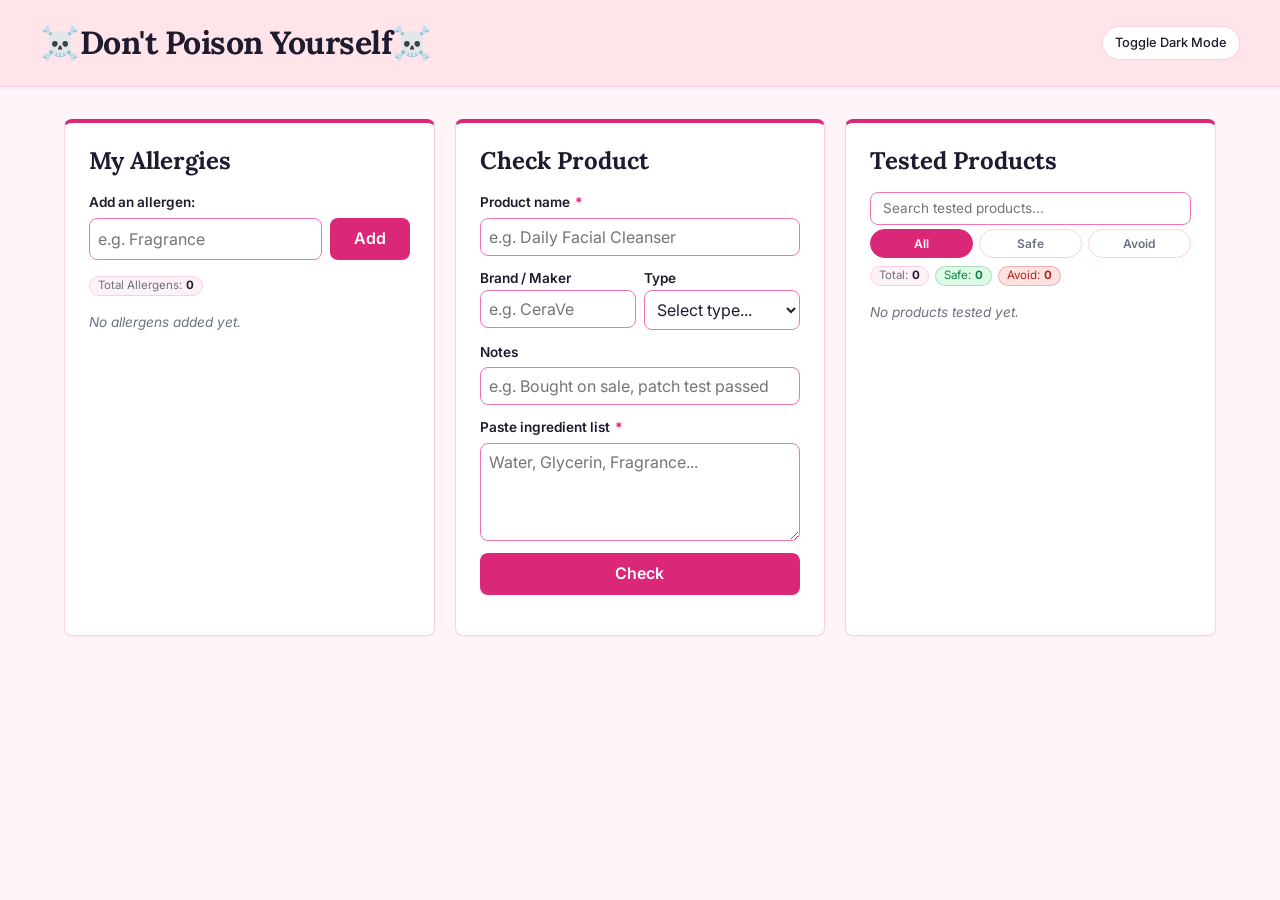
==== index.html @ 23b19221 "Pt. 01" ====
<!DOCTYPE html>
<html lang="en">
<head>
    <meta charset="UTF-8">
    <meta name="viewport" content="width=device-width, initial-scale=1.0">
    <title>☠️Don't Poison Yourself☠️ | Allergen Dashboard</title>
    <link rel="stylesheet" href="css/styles.css">
</head>
<body>

    <!-- Header & Dark Mode Toggle -->
    <header class="dashboard-header">
        <div class="header-content">
            <h1>☠️Don't Poison Yourself☠️</h1>
            <button type="button" id="theme-toggle">Toggle Dark Mode</button>
        </div>
    </header>

    <!-- Main 3-Widget Dashboard Container -->
    <main class="dashboard-grid">

        <!-- Widget 1: My Allergies -->
        <section class="widget">
            <h2>My Allergies</h2>
            <form id="allergen-form">
                <label for="allergen-input">Add an allergen:</label>
                <div class="input-row">
                    <input type="text" id="allergen-input" placeholder="e.g. Fragrance" required>
                    <button type="submit">Add</button>
                </div>
            </form>
            <div id="allergen-stats"></div>
            <ul id="allergen-list"></ul>
        </section>

       <!-- Widget 2: Check Product -->
<section class="widget">
    <h2>Check Product</h2>
    <form id="checker-form">
        <label for="product-name">Product name <span class="required-star">*</span></label>
        <input type="text" id="product-name" placeholder="e.g. Daily Facial Cleanser" required>

        <div class="form-row">
            <div class="form-group">
                <label for="product-brand">Brand / Maker</label>
                <input type="text" id="product-brand" placeholder="e.g. CeraVe">
            </div>
            <div class="form-group">
                <label for="product-category">Type</label>
                <select id="product-category">
                    <option value="">Select type...</option>
                    <option value="Skincare">Skincare</option>
                    <option value="Haircare">Haircare</option>
                    <option value="Body & Soap">Body & Soap</option>
                    <option value="Makeup">Makeup</option>
                    <option value="Household">Household</option>
                    <option value="Other">Other</option>
                </select>
            </div>
        </div>

        <label for="product-notes">Notes</label>
        <input type="text" id="product-notes" placeholder="e.g. Bought on sale, patch test passed">

        <label for="ingredients-input">Paste ingredient list <span class="required-star">*</span></label>
        <textarea id="ingredients-input" rows="4" placeholder="Water, Glycerin, Fragrance..." required></textarea>

        <button type="submit">Check</button>
    </form>
    <div id="checker-result"></div>
</section>


        <!-- Widget 3: Tested Products -->
        <section class="widget">
            <h2>Tested Products</h2>

            <!-- Search & Filter Controls -->
            <div class="history-controls">
                <input type="text" id="history-search" placeholder="Search tested products...">
                <div class="filter-btn-group">
                    <button type="button" class="filter-btn active" data-filter="all">All</button>
                    <button type="button" class="filter-btn filter-safe-btn" data-filter="safe">Safe</button>
                    <button type="button" class="filter-btn filter-avoid-btn" data-filter="avoid">Avoid</button>
                </div>
            </div>

            <!-- Stats Row -->
            <div id="history-stats"></div>

            <!-- Tested Products List -->
            <ul id="history-list"></ul>
        </section>

    </main>

    <script src="js/app.js"></script>
</body>
</html>
---- css/styles.css ----
@import url('https://fonts.googleapis.com/css2?family=Inter:wght@400;600&family=Lora:wght@400;700&display=swap');

/* =========================================================
   1. RESET
   ========================================================= */
*,
*::before,
*::after {
    box-sizing: border-box;
    margin: 0;
    padding: 0;
}

img {
    max-width: 100%;
    height: auto;
    display: block;
}

/* =========================================================
   2. DESIGN TOKENS
   ========================================================= */
:root {
    /* Pink Palette Tokens */
    --color-accent: #db2777;      
    --color-accent-hover: #be185d; 
    --color-accent-light: #fdf2f8; 
    --color-accent-border: #fbcfe8;
    --color-danger: #b42318;
    --color-danger-bg: #fee2e2;
    --color-safe: #15803d;
    --color-safe-bg: #dcfce7;
    --color-text: #1e1b2e;         
    --color-muted: #6b7280;
    --color-border: #f472b6;       
    --color-bg: #fff5f8;           
    --color-surface: #ffffff;
    --color-header-bg: #ffe4e9;

    --radius-lg: 14px;
    --radius-md: 8px;
    --radius-pill: 9999px;

    --shadow-sm: 0 1px 3px rgba(219, 39, 119, 0.06);
    --shadow-md: 0 8px 20px rgba(219, 39, 119, 0.1);

    --space-xs: 0.25rem;
    --space-sm: 0.5rem;
    --space-md: 1rem;
    --space-lg: 1.5rem;
    --space-xl: 2rem;

    --font-stack: 'Inter', system-ui, -apple-system, sans-serif;
    --font-serif: 'Lora', Georgia, serif; 
    --text-base: 1rem;
    --text-h3: 1.25rem;
    --text-h2: 1.5rem;
    --text-h1: 2.25rem;
    --leading-body: 1.6;
    --leading-heading: 1.2;
}

body.theme-dark {
    --color-bg: #141a26;
    --color-surface: #1f2937;
    --color-surface-alt: #273142;
    --color-header-bg: #1a2234;
    --color-text: #f7fafc;
    --color-muted: #a9b4c4;
    --color-border: #2c3648;
    --color-accent: #c9a9f0;
    --color-accent-strong: #e2d1f7;
    --color-accent-border: #3b4252;
    --color-accent-light: #2c3648;
    --color-danger: #f97066;
    --color-danger-bg: #3f1d24;
    --color-safe: #86efac;
    --color-safe-bg: #143527;
    --shadow-sm: 0 2px 8px rgba(0, 0, 0, 0.3);
}

h1, h2, h3 {
    font-family: var(--font-serif);
    line-height: var(--leading-heading);
}

/* =========================================================
   3. BASE ELEMENT STYLES
   ========================================================= */
:focus-visible {
    outline: 3px solid var(--color-accent);
    outline-offset: 3px;
    border-radius: 4px;
}

body {
    background-color: var(--color-bg);
    color: var(--color-text);
    font-family: var(--font-stack);
    line-height: var(--leading-body);
    font-size: var(--text-base);
}

h1, h2, h3, h4 {
    color: var(--color-text);
    line-height: var(--leading-heading);
}

p {
    margin-bottom: var(--space-md);
}

p:last-child {
    margin-bottom: 0;
}

a {
    color: var(--color-accent);
    text-decoration: none;
    transition: opacity 0.2s ease;
}

a:hover {
    text-decoration: underline;
}

.skip-link {
    position: absolute;
    top: -40px;
    left: 0;
    background: var(--color-accent);
    color: var(--color-surface);
    padding: 8px 16px;
    z-index: 100;
}

.skip-link:focus {
    top: 0;
}

button:focus-visible,
input:focus-visible,
textarea:focus-visible {
    outline: 2px solid var(--color-accent);
    outline-offset: 2px;
}

/* =========================================================
   4. LAYOUT & CARDS
   ========================================================= */
main,
.dashboard-grid {
    max-width: 1200px;
    margin: 0 auto 3rem;
    padding: 0 var(--space-lg);
    display: grid;
    grid-template-columns: repeat(auto-fit, minmax(300px, 1fr));
    gap: 20px;
}

.widget {
    display: flex;
    flex-direction: column;
    padding: var(--space-lg);
    background-color: var(--color-surface);
    border: 1px solid var(--color-accent-border);
    border-top: 4px solid var(--color-accent);
    border-radius: var(--radius-md);
    box-shadow: var(--shadow-sm);
    transition: transform 0.2s ease, box-shadow 0.2s ease;
}

.widget:hover {
    transform: translateY(-2px);
}

.widget h2 {
    margin-bottom: var(--space-md);
}

/* Multi-column form layout */
.form-row {
    display: flex;
    gap: var(--space-sm);
}

.form-group {
    flex: 1;
    display: flex;
    flex-direction: column;
}

select {
    width: 100%;
    padding: var(--space-sm);
    border: 1px solid var(--color-border);
    border-radius: var(--radius-md);
    background-color: var(--color-surface);
    color: var(--color-text);
    font-family: inherit;
    font-size: var(--text-base);
    margin-bottom: var(--space-sm);
    cursor: pointer;
}

/* =========================================================
   5. HEADER & FOOTER
   ========================================================= */
header,
.dashboard-header {
    background-color: var(--color-header-bg);
    border-bottom: 1px solid var(--color-accent-border);
    padding: var(--space-lg) var(--space-xl);
    margin-bottom: var(--space-xl);
    box-shadow: var(--shadow-sm);
}

.header-content {
    max-width: 1200px;
    margin: 0 auto;
    display: flex;
    justify-content: space-between;
    align-items: center;
}

header h1 {
    font-size: 2rem;
    font-weight: 700;
    letter-spacing: -0.5px;
    margin: 0;
}

#theme-toggle {
    background-color: var(--color-surface);
    color: var(--color-text);
    border: 1px solid var(--color-accent-border);
    padding: 0.35rem 0.75rem;
    font-size: 0.8rem;
    font-weight: 500;
    border-radius: var(--radius-pill);
    white-space: nowrap;
    cursor: pointer;
    transition: background-color 0.2s ease, border-color 0.2s ease;
}

#theme-toggle:hover {
    background-color: var(--color-accent-light);
    border-color: var(--color-accent);
}

/* =========================================================
   6. SUMMARY STATS PILLS
   ========================================================= */
.stats-row {
    display: flex;
    align-items: center;
    gap: 0.35rem;
    margin-bottom: var(--space-sm);
    flex-wrap: wrap;
}

.stat-pill {
    display: inline-flex;
    align-items: center;
    gap: 0.25rem;
    font-size: 0.72rem;
    color: var(--color-muted);
    background-color: var(--color-accent-light);
    border: 1px solid var(--color-accent-border);
    padding: 0.15rem 0.5rem;
    border-radius: var(--radius-pill);
    line-height: 1.2;
}

.stat-pill strong {
    color: var(--color-text);
}

.stat-pill.stat-safe {
    background-color: var(--color-safe-bg);
    color: var(--color-safe);
    border-color: rgba(21, 128, 61, 0.25);
}

.stat-pill.stat-safe strong {
    color: var(--color-safe);
}

.stat-pill.stat-avoid {
    background-color: var(--color-danger-bg);
    color: var(--color-danger);
    border-color: rgba(180, 35, 24, 0.25);
}

.stat-pill.stat-avoid strong {
    color: var(--color-danger);
}

/* =========================================================
   7. FORMS & CONTROLS
   ========================================================= */
form {
    display: flex;
    flex-direction: column;
    gap: var(--space-xs);
    margin-bottom: var(--space-md);
}

label {
    font-size: 0.85rem;
    font-weight: 600;
    color: var(--color-text);
}

.required-star {
    color: var(--color-accent);
    font-weight: 700;
    margin-left: 2px;
}

input[type="text"],
textarea {
    width: 100%;
    padding: var(--space-sm);
    border: 1px solid var(--color-border);
    border-radius: var(--radius-md);
    background-color: var(--color-surface);
    color: var(--color-text);
    font-family: inherit;
    font-size: var(--text-base);
    margin-bottom: var(--space-sm);
}

.input-row {
    display: flex;
    gap: var(--space-sm);
}

.input-row input {
    margin-bottom: 0;
}

#allergen-list {
    list-style: none;
    display: flex;
    flex-wrap: wrap;
    gap: var(--space-xs);
    margin-top: var(--space-sm);
}

.allergen-tag {
    display: inline-flex;
    align-items: center;
    background-color: var(--color-accent-light);
    border: 1px solid var(--color-accent-border);
    padding: 0.2rem 0.6rem;
    border-radius: var(--radius-pill);
    font-size: 0.85rem;
    color: var(--color-text);
}

.empty-state {
    color: var(--color-muted);
    font-style: italic;
    font-size: 0.85rem;
}

/* =========================================================
   8. TESTED PRODUCTS: SEARCH & FILTER CONTROLS
   ========================================================= */
.history-controls {
    display: flex;
    flex-direction: column;
    gap: var(--space-xs);
    margin-bottom: var(--space-sm);
}

#history-search {
    margin-bottom: 0;
    font-size: 0.85rem;
    padding: 0.45rem 0.75rem;
}

.filter-btn-group {
    display: flex;
    gap: 0.35rem;
}

button.filter-btn {
    flex: 1;
    background: transparent;
    color: var(--color-muted);
    border: 1px solid var(--color-accent-border);
    border-radius: var(--radius-pill);
    padding: 0.25rem 0.5rem;
    font-size: 0.75rem;
    font-weight: 600;
    cursor: pointer;
    transition: all 0.2s ease;
}

button.filter-btn:hover {
    background: var(--color-accent-light);
    color: var(--color-text);
}

button.filter-btn.active {
    background-color: var(--color-accent);
    border-color: var(--color-accent);
    color: #ffffff;
}

button.filter-btn.filter-safe-btn.active {
    background-color: var(--color-safe);
    border-color: var(--color-safe);
    color: #ffffff;
}

button.filter-btn.filter-avoid-btn.active {
    background-color: var(--color-danger);
    border-color: var(--color-danger);
    color: #ffffff;
}

/* --- Checker Result Boxes --- */
.result-alert {
    padding: var(--space-md);
    border-radius: var(--radius-md);
    margin-top: var(--space-md);
    display: flex;
    flex-direction: column;
    gap: var(--space-sm);
}

.alert-safe {
    background-color: var(--color-safe-bg);
    border: 1px solid var(--color-safe);
    color: var(--color-safe);
}

.alert-danger {
    background-color: var(--color-danger-bg);
    border: 1px solid var(--color-danger);
    color: var(--color-danger);
}

.alert-warning {
    background-color: var(--color-accent-light);
    border: 1px solid var(--color-accent-border);
    color: var(--color-text);
}

.result-alert button {
    align-self: flex-start;
}

/* --- History List Styles --- */
#history-list {
    list-style: none;
    display: flex;
    flex-direction: column;
    gap: var(--space-sm);
    margin-top: var(--space-sm);
}

.history-item {
    display: flex;
    justify-content: space-between;
    align-items: flex-start;
    padding: var(--space-sm) var(--space-md);
    border: 1px solid var(--color-accent-border);
    border-radius: var(--radius-md);
    background-color: var(--color-surface);
    gap: 0.75rem;
}

.history-info {
    flex: 1;
    display: flex;
    flex-direction: column;
    gap: 4px;
}

.history-header {
    display: flex;
    flex-wrap: wrap;
    justify-content: space-between;
    align-items: center;
    gap: 0.35rem;
}

.history-brand {
    color: var(--color-muted);
    font-size: 0.85rem;
    font-weight: 500;
}

.category-badge {
    display: inline-block;
    font-size: 0.68rem;
    font-weight: 600;
    text-transform: uppercase;
    background-color: var(--color-accent-light);
    color: var(--color-accent);
    border: 1px solid var(--color-accent-border);
    padding: 1px 6px;
    border-radius: var(--radius-pill);
    margin-left: 4px;
    vertical-align: middle;
}

.history-notes {
    font-size: 0.8rem;
    color: var(--color-muted);
    font-style: italic;
}

.badge-safe {
    color: var(--color-safe);
    font-weight: 600;
}

.badge-danger {
    color: var(--color-danger);
    font-weight: 600;
}

/* =========================================================
   9. BUTTONS
   ========================================================= */
button {
    font: inherit;
    font-weight: 600;
    padding: var(--space-sm) var(--space-lg);
    border: none;
    border-radius: var(--radius-md);
    cursor: pointer;
    background-color: var(--color-accent);
    color: #ffffff;
    transition: background-color 0.2s ease;
}

button:hover {
    background-color: var(--color-accent-hover);
}

button:disabled {
    opacity: 0.5;
    cursor: not-allowed;
}

/* Minimalist delete button for tags & history */
button.delete-btn {
    background: transparent;
    border: none;
    color: var(--color-muted);
    font-size: 0.75rem;
    font-weight: 500;
    padding: 2px 6px;
    cursor: pointer;
    border-radius: var(--radius-md);
    transition: color 0.2s ease;
}

button.delete-btn:hover {
    color: var(--color-danger);
    text-decoration: underline;
}

.allergen-tag button.delete-btn {
    font-size: 1.1rem;
    margin-left: 0.25rem;
    padding: 0;
    color: var(--color-danger);
    line-height: 1;
}

/* =========================================================
   10. RESPONSIVE
   ========================================================= */
@media (min-width: 769px) and (max-width: 1024px) {
    main,
    .dashboard-grid {
        grid-template-columns: repeat(2, 1fr);
    }
}

@media (max-width: 768px) {
    main,
    .dashboard-grid {
        grid-template-columns: 1fr;
    }
}
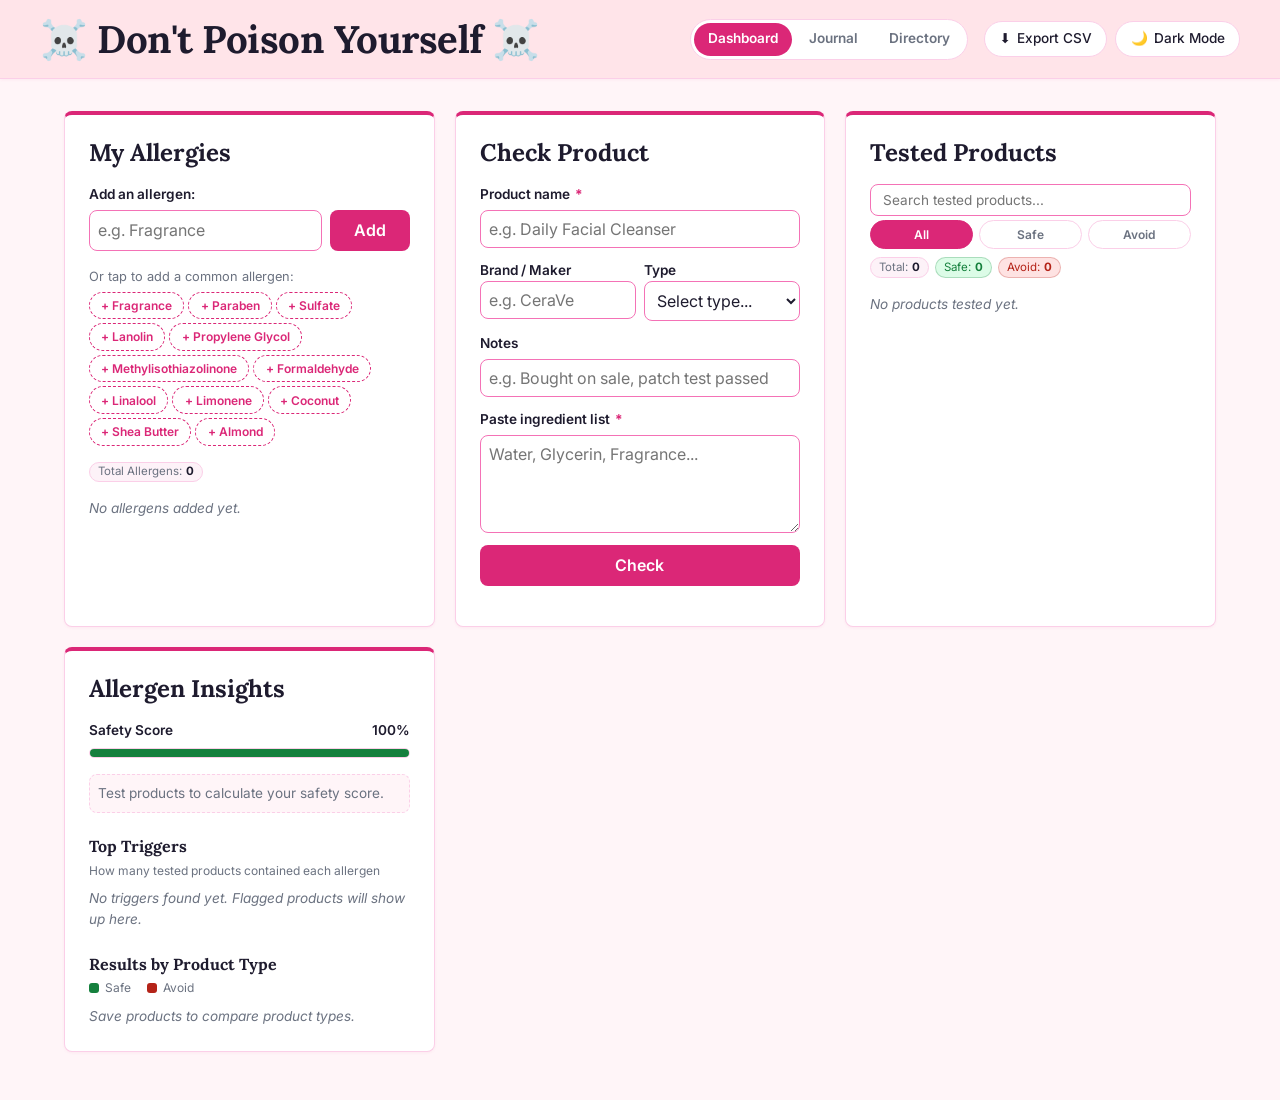
==== commit faabb257: "Update" ====
--- a/index.html
+++ b/index.html
@@ -3,21 +3,43 @@
 <head>
     <meta charset="UTF-8">
     <meta name="viewport" content="width=device-width, initial-scale=1.0">
-    <title>☠️Don't Poison Yourself☠️ | Allergen Dashboard</title>
+    <title>☠️ Don't Poison Yourself ☠️ | Allergen Dashboard</title>
     <link rel="stylesheet" href="css/styles.css">
 </head>
 <body>
+    <a href="#main-content" class="skip-link">Skip to content</a>
 
-    <!-- Header & Dark Mode Toggle -->
+    <!-- Header & Navigation -->
     <header class="dashboard-header">
         <div class="header-content">
-            <h1>☠️Don't Poison Yourself☠️</h1>
-            <button type="button" id="theme-toggle">Toggle Dark Mode</button>
+            <h1>
+                <span aria-hidden="true">☠️</span> Don't Poison Yourself
+                <span class="title-skull-end" aria-hidden="true">☠️</span>
+            </h1>
+
+            <div class="header-actions">
+                <button type="button" id="export-btn" class="header-btn" aria-label="Export your data as a CSV file">
+                    <span aria-hidden="true">⬇</span>
+                    <span class="btn-text">Export CSV</span>
+                </button>
+                <button type="button" id="theme-toggle" class="header-btn" aria-label="Toggle dark mode">
+                    <span class="show-when-light" aria-hidden="true">🌙</span>
+                    <span class="show-when-dark" aria-hidden="true">☀️</span>
+                    <span class="btn-text show-when-light">Dark Mode</span>
+                    <span class="btn-text show-when-dark">Light Mode</span>
+                </button>
+            </div>
+
+            <nav class="nav-links" aria-label="Pages">
+                <a href="index.html" class="nav-link">Dashboard</a>
+                <a href="journal.html" class="nav-link">Journal</a>
+                <a href="directory.html" class="nav-link">Directory</a>
+            </nav>
         </div>
     </header>
 
-    <!-- Main 3-Widget Dashboard Container -->
-    <main class="dashboard-grid">
+    <!-- Main Dashboard Container -->
+    <main id="main-content" class="dashboard-grid">
 
         <!-- Widget 1: My Allergies -->
         <section class="widget">
@@ -29,47 +51,48 @@
                     <button type="submit">Add</button>
                 </div>
             </form>
+            <p class="quick-add-label">Or tap to add a common allergen:</p>
+            <div id="quick-add-list"></div>
             <div id="allergen-stats"></div>
             <ul id="allergen-list"></ul>
         </section>
 
-       <!-- Widget 2: Check Product -->
-<section class="widget">
-    <h2>Check Product</h2>
-    <form id="checker-form">
-        <label for="product-name">Product name <span class="required-star">*</span></label>
-        <input type="text" id="product-name" placeholder="e.g. Daily Facial Cleanser" required>
+        <!-- Widget 2: Check Product -->
+        <section class="widget">
+            <h2>Check Product</h2>
+            <form id="checker-form">
+                <label for="product-name">Product name <span class="required-star">*</span></label>
+                <input type="text" id="product-name" placeholder="e.g. Daily Facial Cleanser" required>
 
-        <div class="form-row">
-            <div class="form-group">
-                <label for="product-brand">Brand / Maker</label>
-                <input type="text" id="product-brand" placeholder="e.g. CeraVe">
-            </div>
-            <div class="form-group">
-                <label for="product-category">Type</label>
-                <select id="product-category">
-                    <option value="">Select type...</option>
-                    <option value="Skincare">Skincare</option>
-                    <option value="Haircare">Haircare</option>
-                    <option value="Body & Soap">Body & Soap</option>
-                    <option value="Makeup">Makeup</option>
-                    <option value="Household">Household</option>
-                    <option value="Other">Other</option>
-                </select>
-            </div>
-        </div>
+                <div class="form-row">
+                    <div class="form-group">
+                        <label for="product-brand">Brand / Maker</label>
+                        <input type="text" id="product-brand" placeholder="e.g. CeraVe">
+                    </div>
+                    <div class="form-group">
+                        <label for="product-category">Type</label>
+                        <select id="product-category">
+                            <option value="">Select type...</option>
+                            <option value="Skincare">Skincare</option>
+                            <option value="Haircare">Haircare</option>
+                            <option value="Body & Soap">Body & Soap</option>
+                            <option value="Makeup">Makeup</option>
+                            <option value="Household">Household</option>
+                            <option value="Other">Other</option>
+                        </select>
+                    </div>
+                </div>
 
-        <label for="product-notes">Notes</label>
-        <input type="text" id="product-notes" placeholder="e.g. Bought on sale, patch test passed">
+                <label for="product-notes">Notes</label>
+                <input type="text" id="product-notes" placeholder="e.g. Bought on sale, patch test passed">
 
-        <label for="ingredients-input">Paste ingredient list <span class="required-star">*</span></label>
-        <textarea id="ingredients-input" rows="4" placeholder="Water, Glycerin, Fragrance..." required></textarea>
+                <label for="ingredients-input">Paste ingredient list <span class="required-star">*</span></label>
+                <textarea id="ingredients-input" rows="4" placeholder="Water, Glycerin, Fragrance..." required></textarea>
 
-        <button type="submit">Check</button>
-    </form>
-    <div id="checker-result"></div>
-</section>
-
+                <button type="submit">Check</button>
+            </form>
+            <div id="checker-result"></div>
+        </section>
 
         <!-- Widget 3: Tested Products -->
         <section class="widget">
@@ -92,6 +115,36 @@
             <ul id="history-list"></ul>
         </section>
 
+        <!-- Widget 4: Allergen Insights -->
+        <section class="widget" id="insights-widget">
+            <h2>Allergen Insights</h2>
+            <div class="safety-gauge-container">
+                <div class="safety-gauge-header">
+                    <span>Safety Score</span>
+                    <span id="safety-percent">100%</span>
+                </div>
+                <div class="gauge-track">
+                    <div id="gauge-bar" class="gauge-fill"></div>
+                </div>
+            </div>
+            <div class="insights-summary">
+                <p id="top-trigger-text">No trigger ingredients found yet.</p>
+            </div>
+
+            <!-- Chart 1: which allergens show up most -->
+            <h3 class="chart-title">Top Triggers</h3>
+            <p class="chart-subtitle">How many tested products contained each allergen</p>
+            <div id="trigger-chart" class="bar-chart"></div>
+
+            <!-- Chart 2: safe vs avoid for each product type -->
+            <h3 class="chart-title">Results by Product Type</h3>
+            <div class="chart-legend" aria-hidden="true">
+                <span><span class="legend-swatch swatch-safe"></span>Safe</span>
+                <span><span class="legend-swatch swatch-avoid"></span>Avoid</span>
+            </div>
+            <div id="category-chart" class="bar-chart"></div>
+        </section>
+
     </main>
 
     <script src="js/app.js"></script>
--- a/css/styles.css
+++ b/css/styles.css
@@ -1,4 +1,4 @@
-@import url('https://fonts.googleapis.com/css2?family=Inter:wght@400;600&family=Lora:wght@400;700&display=swap');
+@import url('https://fonts.googleapis.com/css2?family=Inter:wght@400;500;600&family=Lora:wght@400;700&display=swap');
 
 /* =========================================================
    1. RESET
@@ -21,28 +21,27 @@
    2. DESIGN TOKENS
    ========================================================= */
 :root {
-    /* Pink Palette Tokens */
-    --color-accent: #db2777;      
-    --color-accent-hover: #be185d; 
-    --color-accent-light: #fdf2f8; 
+    /* Pink palette */
+    --color-accent: #db2777;
+    --color-accent-hover: #be185d;
+    --color-accent-light: #fdf2f8;
     --color-accent-border: #fbcfe8;
     --color-danger: #b42318;
     --color-danger-bg: #fee2e2;
     --color-safe: #15803d;
     --color-safe-bg: #dcfce7;
-    --color-text: #1e1b2e;         
+    --color-warning: #eab308;
+    --color-text: #1e1b2e;
     --color-muted: #6b7280;
-    --color-border: #f472b6;       
-    --color-bg: #fff5f8;           
+    --color-border: #f472b6;
+    --color-bg: #fff5f8;
     --color-surface: #ffffff;
     --color-header-bg: #ffe4e9;
 
-    --radius-lg: 14px;
     --radius-md: 8px;
     --radius-pill: 9999px;
 
     --shadow-sm: 0 1px 3px rgba(219, 39, 119, 0.06);
-    --shadow-md: 0 8px 20px rgba(219, 39, 119, 0.1);
 
     --space-xs: 0.25rem;
     --space-sm: 0.5rem;
@@ -51,11 +50,8 @@
     --space-xl: 2rem;
 
     --font-stack: 'Inter', system-ui, -apple-system, sans-serif;
-    --font-serif: 'Lora', Georgia, serif; 
+    --font-serif: 'Lora', Georgia, serif;
     --text-base: 1rem;
-    --text-h3: 1.25rem;
-    --text-h2: 1.5rem;
-    --text-h1: 2.25rem;
     --leading-body: 1.6;
     --leading-heading: 1.2;
 }
@@ -63,13 +59,12 @@
 body.theme-dark {
     --color-bg: #141a26;
     --color-surface: #1f2937;
-    --color-surface-alt: #273142;
     --color-header-bg: #1a2234;
     --color-text: #f7fafc;
     --color-muted: #a9b4c4;
     --color-border: #2c3648;
     --color-accent: #c9a9f0;
-    --color-accent-strong: #e2d1f7;
+    --color-accent-hover: #b48ee8;
     --color-accent-border: #3b4252;
     --color-accent-light: #2c3648;
     --color-danger: #f97066;
@@ -79,29 +74,19 @@
     --shadow-sm: 0 2px 8px rgba(0, 0, 0, 0.3);
 }
 
-h1, h2, h3 {
-    font-family: var(--font-serif);
-    line-height: var(--leading-heading);
-}
-
 /* =========================================================
    3. BASE ELEMENT STYLES
    ========================================================= */
-:focus-visible {
-    outline: 3px solid var(--color-accent);
-    outline-offset: 3px;
-    border-radius: 4px;
-}
-
 body {
     background-color: var(--color-bg);
     color: var(--color-text);
     font-family: var(--font-stack);
+    font-size: var(--text-base);
     line-height: var(--leading-body);
-    font-size: var(--text-base);
 }
 
 h1, h2, h3, h4 {
+    font-family: var(--font-serif);
     color: var(--color-text);
     line-height: var(--leading-heading);
 }
@@ -117,16 +102,21 @@
 a {
     color: var(--color-accent);
     text-decoration: none;
-    transition: opacity 0.2s ease;
 }
 
 a:hover {
     text-decoration: underline;
 }
 
+:focus-visible {
+    outline: 2px solid var(--color-accent);
+    outline-offset: 2px;
+}
+
+/* Hidden above the page until someone presses Tab (fully off-screen so no sliver shows) */
 .skip-link {
     position: absolute;
-    top: -40px;
+    top: -100px;
     left: 0;
     background: var(--color-accent);
     color: var(--color-surface);
@@ -138,17 +128,181 @@
     top: 0;
 }
 
-button:focus-visible,
-input:focus-visible,
-textarea:focus-visible {
-    outline: 2px solid var(--color-accent);
-    outline-offset: 2px;
-}
-
-/* =========================================================
-   4. LAYOUT & CARDS
-   ========================================================= */
-main,
+/* =========================================================
+   4. HEADER
+   ========================================================= */
+.dashboard-header {
+    background-color: var(--color-header-bg);
+    border-bottom: 1px solid var(--color-accent-border);
+    padding: var(--space-md) var(--space-lg);
+    margin-bottom: var(--space-xl);
+    box-shadow: var(--shadow-sm);
+}
+
+/* Wide screens: title on the left, page tabs and buttons on the right */
+.header-content {
+    max-width: 1200px;
+    margin: 0 auto;
+    display: grid;
+    grid-template-columns: 1fr auto auto;
+    grid-template-areas: "title nav actions";
+    align-items: center;
+    gap: var(--space-sm) var(--space-md);
+}
+
+.dashboard-header h1 {
+    grid-area: title;
+    font-size: clamp(1.75rem, 3vw, 2.5rem);  /* big on laptops, a bit smaller on tablets */
+    white-space: nowrap;                      /* keep the title on one line */
+    font-weight: 700;
+    letter-spacing: -0.5px;
+}
+
+/* Page tabs: one pill-shaped bar, the current page filled in */
+.nav-links {
+    grid-area: nav;
+    display: flex;
+    gap: 2px;
+    padding: 3px;
+    background-color: var(--color-surface);
+    border: 1px solid var(--color-accent-border);
+    border-radius: var(--radius-pill);
+}
+
+.nav-link {
+    font-size: 0.85rem;
+    font-weight: 600;
+    color: var(--color-muted);
+    padding: 0.35rem 0.9rem;
+    border-radius: var(--radius-pill);
+    text-align: center;
+    white-space: nowrap;
+    transition: background-color 0.2s ease, color 0.2s ease;
+}
+
+.nav-link:hover {
+    color: var(--color-accent);
+    background-color: var(--color-accent-light);
+    text-decoration: none;
+}
+
+.nav-link.active,
+.nav-link.active:hover {
+    color: var(--color-surface);
+    background-color: var(--color-accent);
+}
+
+/* Export + Dark Mode buttons */
+.header-actions {
+    grid-area: actions;
+    display: flex;
+    gap: var(--space-sm);
+}
+
+button.header-btn {
+    display: inline-flex;
+    align-items: center;
+    justify-content: center;
+    gap: 6px;
+    background-color: var(--color-surface);
+    color: var(--color-text);
+    border: 1px solid var(--color-accent-border);
+    padding: 0.4rem 0.9rem;
+    font-size: 0.85rem;
+    font-weight: 500;
+    border-radius: var(--radius-pill);
+    white-space: nowrap;
+}
+
+button.header-btn:hover {
+    background-color: var(--color-accent-light);
+    border-color: var(--color-accent);
+}
+
+/* Dark mode button shows 🌙 "Dark Mode" in light mode, ☀️ "Light Mode" in dark mode */
+.show-when-dark {
+    display: none;
+}
+
+body.theme-dark .show-when-dark {
+    display: inline;
+}
+
+body.theme-dark .show-when-light {
+    display: none;
+}
+
+/* Medium screens: tabs move to their own full-width row under the title */
+@media (max-width: 1050px) {
+    .header-content {
+        grid-template-columns: 1fr auto;
+        grid-template-areas:
+            "title actions"
+            "nav   nav";
+    }
+
+    .nav-link {
+        flex: 1;
+    }
+}
+
+/* Phones: title gets its own row, tabs and round icon buttons share the row below */
+@media (max-width: 720px) {
+    .dashboard-header {
+        padding: var(--space-md);
+        margin-bottom: var(--space-lg);
+    }
+
+    .header-content {
+        grid-template-columns: 1fr auto;
+        grid-template-areas:
+            "title title"
+            "nav   actions";
+    }
+
+    .btn-text,
+    body.theme-dark .btn-text {
+        display: none;
+    }
+
+    .dashboard-header h1 {
+        font-size: 1.6rem;
+        text-align: center;
+        white-space: normal;
+    }
+
+    .nav-link {
+        padding: 0.35rem 0.5rem;
+    }
+
+    button.header-btn {
+        width: 38px;
+        height: 38px;
+        padding: 0;
+        font-size: 1rem;
+    }
+}
+
+/* Very small phones: squeeze the tabs and buttons a little more */
+@media (max-width: 360px) {
+    .nav-link {
+        font-size: 0.75rem;
+        padding: 0.3rem 0.4rem;
+    }
+
+    .header-actions {
+        gap: var(--space-xs);
+    }
+
+    button.header-btn {
+        width: 34px;
+        height: 34px;
+    }
+}
+
+/* =========================================================
+   5. DASHBOARD LAYOUT & WIDGET CARDS
+   ========================================================= */
 .dashboard-grid {
     max-width: 1200px;
     margin: 0 auto 3rem;
@@ -167,7 +321,7 @@
     border-top: 4px solid var(--color-accent);
     border-radius: var(--radius-md);
     box-shadow: var(--shadow-sm);
-    transition: transform 0.2s ease, box-shadow 0.2s ease;
+    transition: transform 0.2s ease;
 }
 
 .widget:hover {
@@ -178,18 +332,37 @@
     margin-bottom: var(--space-md);
 }
 
-/* Multi-column form layout */
-.form-row {
-    display: flex;
-    gap: var(--space-sm);
-}
-
-.form-group {
-    flex: 1;
+.empty-state {
+    color: var(--color-muted);
+    font-style: italic;
+    font-size: 0.85rem;
+}
+
+/* =========================================================
+   6. FORMS & INPUTS
+   ========================================================= */
+form {
     display: flex;
     flex-direction: column;
-}
-
+    gap: var(--space-xs);
+    margin-bottom: var(--space-md);
+}
+
+label {
+    font-size: 0.85rem;
+    font-weight: 600;
+    color: var(--color-text);
+}
+
+.required-star {
+    color: var(--color-accent);
+    font-weight: 700;
+    margin-left: 2px;
+}
+
+input[type="text"],
+input[type="date"],
+textarea,
 select {
     width: 100%;
     padding: var(--space-sm);
@@ -200,135 +373,10 @@
     font-family: inherit;
     font-size: var(--text-base);
     margin-bottom: var(--space-sm);
+}
+
+select {
     cursor: pointer;
-}
-
-/* =========================================================
-   5. HEADER & FOOTER
-   ========================================================= */
-header,
-.dashboard-header {
-    background-color: var(--color-header-bg);
-    border-bottom: 1px solid var(--color-accent-border);
-    padding: var(--space-lg) var(--space-xl);
-    margin-bottom: var(--space-xl);
-    box-shadow: var(--shadow-sm);
-}
-
-.header-content {
-    max-width: 1200px;
-    margin: 0 auto;
-    display: flex;
-    justify-content: space-between;
-    align-items: center;
-}
-
-header h1 {
-    font-size: 2rem;
-    font-weight: 700;
-    letter-spacing: -0.5px;
-    margin: 0;
-}
-
-#theme-toggle {
-    background-color: var(--color-surface);
-    color: var(--color-text);
-    border: 1px solid var(--color-accent-border);
-    padding: 0.35rem 0.75rem;
-    font-size: 0.8rem;
-    font-weight: 500;
-    border-radius: var(--radius-pill);
-    white-space: nowrap;
-    cursor: pointer;
-    transition: background-color 0.2s ease, border-color 0.2s ease;
-}
-
-#theme-toggle:hover {
-    background-color: var(--color-accent-light);
-    border-color: var(--color-accent);
-}
-
-/* =========================================================
-   6. SUMMARY STATS PILLS
-   ========================================================= */
-.stats-row {
-    display: flex;
-    align-items: center;
-    gap: 0.35rem;
-    margin-bottom: var(--space-sm);
-    flex-wrap: wrap;
-}
-
-.stat-pill {
-    display: inline-flex;
-    align-items: center;
-    gap: 0.25rem;
-    font-size: 0.72rem;
-    color: var(--color-muted);
-    background-color: var(--color-accent-light);
-    border: 1px solid var(--color-accent-border);
-    padding: 0.15rem 0.5rem;
-    border-radius: var(--radius-pill);
-    line-height: 1.2;
-}
-
-.stat-pill strong {
-    color: var(--color-text);
-}
-
-.stat-pill.stat-safe {
-    background-color: var(--color-safe-bg);
-    color: var(--color-safe);
-    border-color: rgba(21, 128, 61, 0.25);
-}
-
-.stat-pill.stat-safe strong {
-    color: var(--color-safe);
-}
-
-.stat-pill.stat-avoid {
-    background-color: var(--color-danger-bg);
-    color: var(--color-danger);
-    border-color: rgba(180, 35, 24, 0.25);
-}
-
-.stat-pill.stat-avoid strong {
-    color: var(--color-danger);
-}
-
-/* =========================================================
-   7. FORMS & CONTROLS
-   ========================================================= */
-form {
-    display: flex;
-    flex-direction: column;
-    gap: var(--space-xs);
-    margin-bottom: var(--space-md);
-}
-
-label {
-    font-size: 0.85rem;
-    font-weight: 600;
-    color: var(--color-text);
-}
-
-.required-star {
-    color: var(--color-accent);
-    font-weight: 700;
-    margin-left: 2px;
-}
-
-input[type="text"],
-textarea {
-    width: 100%;
-    padding: var(--space-sm);
-    border: 1px solid var(--color-border);
-    border-radius: var(--radius-md);
-    background-color: var(--color-surface);
-    color: var(--color-text);
-    font-family: inherit;
-    font-size: var(--text-base);
-    margin-bottom: var(--space-sm);
 }
 
 .input-row {
@@ -340,193 +388,20 @@
     margin-bottom: 0;
 }
 
-#allergen-list {
-    list-style: none;
-    display: flex;
-    flex-wrap: wrap;
-    gap: var(--space-xs);
-    margin-top: var(--space-sm);
-}
-
-.allergen-tag {
-    display: inline-flex;
-    align-items: center;
-    background-color: var(--color-accent-light);
-    border: 1px solid var(--color-accent-border);
-    padding: 0.2rem 0.6rem;
-    border-radius: var(--radius-pill);
-    font-size: 0.85rem;
-    color: var(--color-text);
-}
-
-.empty-state {
-    color: var(--color-muted);
-    font-style: italic;
-    font-size: 0.85rem;
-}
-
-/* =========================================================
-   8. TESTED PRODUCTS: SEARCH & FILTER CONTROLS
-   ========================================================= */
-.history-controls {
+/* Two fields side by side */
+.form-row {
+    display: flex;
+    gap: var(--space-sm);
+}
+
+.form-group {
+    flex: 1;
     display: flex;
     flex-direction: column;
-    gap: var(--space-xs);
-    margin-bottom: var(--space-sm);
-}
-
-#history-search {
-    margin-bottom: 0;
-    font-size: 0.85rem;
-    padding: 0.45rem 0.75rem;
-}
-
-.filter-btn-group {
-    display: flex;
-    gap: 0.35rem;
-}
-
-button.filter-btn {
-    flex: 1;
-    background: transparent;
-    color: var(--color-muted);
-    border: 1px solid var(--color-accent-border);
-    border-radius: var(--radius-pill);
-    padding: 0.25rem 0.5rem;
-    font-size: 0.75rem;
-    font-weight: 600;
-    cursor: pointer;
-    transition: all 0.2s ease;
-}
-
-button.filter-btn:hover {
-    background: var(--color-accent-light);
-    color: var(--color-text);
-}
-
-button.filter-btn.active {
-    background-color: var(--color-accent);
-    border-color: var(--color-accent);
-    color: #ffffff;
-}
-
-button.filter-btn.filter-safe-btn.active {
-    background-color: var(--color-safe);
-    border-color: var(--color-safe);
-    color: #ffffff;
-}
-
-button.filter-btn.filter-avoid-btn.active {
-    background-color: var(--color-danger);
-    border-color: var(--color-danger);
-    color: #ffffff;
-}
-
-/* --- Checker Result Boxes --- */
-.result-alert {
-    padding: var(--space-md);
-    border-radius: var(--radius-md);
-    margin-top: var(--space-md);
-    display: flex;
-    flex-direction: column;
-    gap: var(--space-sm);
-}
-
-.alert-safe {
-    background-color: var(--color-safe-bg);
-    border: 1px solid var(--color-safe);
-    color: var(--color-safe);
-}
-
-.alert-danger {
-    background-color: var(--color-danger-bg);
-    border: 1px solid var(--color-danger);
-    color: var(--color-danger);
-}
-
-.alert-warning {
-    background-color: var(--color-accent-light);
-    border: 1px solid var(--color-accent-border);
-    color: var(--color-text);
-}
-
-.result-alert button {
-    align-self: flex-start;
-}
-
-/* --- History List Styles --- */
-#history-list {
-    list-style: none;
-    display: flex;
-    flex-direction: column;
-    gap: var(--space-sm);
-    margin-top: var(--space-sm);
-}
-
-.history-item {
-    display: flex;
-    justify-content: space-between;
-    align-items: flex-start;
-    padding: var(--space-sm) var(--space-md);
-    border: 1px solid var(--color-accent-border);
-    border-radius: var(--radius-md);
-    background-color: var(--color-surface);
-    gap: 0.75rem;
-}
-
-.history-info {
-    flex: 1;
-    display: flex;
-    flex-direction: column;
-    gap: 4px;
-}
-
-.history-header {
-    display: flex;
-    flex-wrap: wrap;
-    justify-content: space-between;
-    align-items: center;
-    gap: 0.35rem;
-}
-
-.history-brand {
-    color: var(--color-muted);
-    font-size: 0.85rem;
-    font-weight: 500;
-}
-
-.category-badge {
-    display: inline-block;
-    font-size: 0.68rem;
-    font-weight: 600;
-    text-transform: uppercase;
-    background-color: var(--color-accent-light);
-    color: var(--color-accent);
-    border: 1px solid var(--color-accent-border);
-    padding: 1px 6px;
-    border-radius: var(--radius-pill);
-    margin-left: 4px;
-    vertical-align: middle;
-}
-
-.history-notes {
-    font-size: 0.8rem;
-    color: var(--color-muted);
-    font-style: italic;
-}
-
-.badge-safe {
-    color: var(--color-safe);
-    font-weight: 600;
-}
-
-.badge-danger {
-    color: var(--color-danger);
-    font-weight: 600;
-}
-
-/* =========================================================
-   9. BUTTONS
+}
+
+/* =========================================================
+   7. BUTTONS
    ========================================================= */
 button {
     font: inherit;
@@ -549,22 +424,40 @@
     cursor: not-allowed;
 }
 
-/* Minimalist delete button for tags & history */
+/* Small text-style delete button (tags & history) */
 button.delete-btn {
     background: transparent;
-    border: none;
     color: var(--color-muted);
     font-size: 0.75rem;
     font-weight: 500;
     padding: 2px 6px;
-    cursor: pointer;
-    border-radius: var(--radius-md);
-    transition: color 0.2s ease;
 }
 
 button.delete-btn:hover {
     color: var(--color-danger);
     text-decoration: underline;
+}
+
+/* =========================================================
+   8. MY ALLERGIES (TAGS + QUICK-ADD)
+   ========================================================= */
+#allergen-list {
+    list-style: none;
+    display: flex;
+    flex-wrap: wrap;
+    gap: var(--space-xs);
+    margin-top: var(--space-sm);
+}
+
+.allergen-tag {
+    display: inline-flex;
+    align-items: center;
+    background-color: var(--color-accent-light);
+    border: 1px solid var(--color-accent-border);
+    padding: 0.2rem 0.6rem;
+    border-radius: var(--radius-pill);
+    font-size: 0.85rem;
+    color: var(--color-text);
 }
 
 .allergen-tag button.delete-btn {
@@ -575,19 +468,629 @@
     line-height: 1;
 }
 
-/* =========================================================
-   10. RESPONSIVE
-   ========================================================= */
-@media (min-width: 769px) and (max-width: 1024px) {
-    main,
-    .dashboard-grid {
-        grid-template-columns: repeat(2, 1fr);
-    }
-}
-
+.quick-add-label {
+    font-size: 0.8rem;
+    font-weight: 400;
+    color: var(--color-muted);
+    margin-bottom: var(--space-xs);
+}
+
+#quick-add-list {
+    display: flex;
+    flex-wrap: wrap;
+    gap: var(--space-xs);
+    margin-bottom: var(--space-md);
+}
+
+button.quick-add-btn {
+    background-color: var(--color-surface);
+    color: var(--color-accent);
+    border: 1px dashed var(--color-accent);
+    border-radius: var(--radius-pill);
+    padding: 0.2rem 0.7rem;
+    font-size: 0.75rem;
+}
+
+button.quick-add-btn:hover {
+    background-color: var(--color-accent-light);
+}
+
+button.quick-add-btn.added {
+    background-color: var(--color-accent-light);
+    color: var(--color-muted);
+    border-style: solid;
+    border-color: var(--color-accent-border);
+    cursor: default;
+}
+
+/* =========================================================
+   9. STATS PILLS
+   ========================================================= */
+.stats-row {
+    display: flex;
+    flex-wrap: wrap;
+    align-items: center;
+    gap: 0.35rem;
+    margin-bottom: var(--space-sm);
+}
+
+.stat-pill {
+    display: inline-flex;
+    align-items: center;
+    gap: 0.25rem;
+    font-size: 0.72rem;
+    line-height: 1.2;
+    color: var(--color-muted);
+    background-color: var(--color-accent-light);
+    border: 1px solid var(--color-accent-border);
+    padding: 0.15rem 0.5rem;
+    border-radius: var(--radius-pill);
+}
+
+.stat-pill strong {
+    color: var(--color-text);
+}
+
+.stat-pill.stat-safe {
+    background-color: var(--color-safe-bg);
+    color: var(--color-safe);
+    border-color: rgba(21, 128, 61, 0.25);
+}
+
+.stat-pill.stat-avoid {
+    background-color: var(--color-danger-bg);
+    color: var(--color-danger);
+    border-color: rgba(180, 35, 24, 0.25);
+}
+
+.stat-pill.stat-safe strong,
+.stat-pill.stat-avoid strong {
+    color: inherit;
+}
+
+/* =========================================================
+   10. CHECK PRODUCT RESULTS
+   ========================================================= */
+.result-alert {
+    display: flex;
+    flex-direction: column;
+    gap: var(--space-sm);
+    padding: var(--space-md);
+    margin-top: var(--space-md);
+    border-radius: var(--radius-md);
+}
+
+.result-alert button {
+    align-self: flex-start;
+}
+
+.alert-safe {
+    background-color: var(--color-safe-bg);
+    border: 1px solid var(--color-safe);
+    color: var(--color-safe);
+}
+
+.alert-danger {
+    background-color: var(--color-danger-bg);
+    border: 1px solid var(--color-danger);
+    color: var(--color-danger);
+}
+
+.alert-warning {
+    background-color: var(--color-accent-light);
+    border: 1px solid var(--color-accent-border);
+    color: var(--color-text);
+}
+
+/* Ingredient breakdown: every ingredient as a chip, flagged ones in red */
+.ingredient-breakdown {
+    display: flex;
+    flex-wrap: wrap;
+    gap: var(--space-xs);
+}
+
+.ingredient-chip {
+    font-size: 0.75rem;
+    padding: 0.1rem 0.5rem;
+    border-radius: var(--radius-pill);
+    background-color: var(--color-surface);
+    color: var(--color-muted);
+    border: 1px solid var(--color-accent-border);
+}
+
+.ingredient-chip.ingredient-flagged {
+    background-color: var(--color-danger);
+    border-color: var(--color-danger);
+    color: var(--color-surface);
+    font-weight: 600;
+}
+
+/* =========================================================
+   11. TESTED PRODUCTS (SEARCH, FILTERS, LIST)
+   ========================================================= */
+.history-controls {
+    display: flex;
+    flex-direction: column;
+    gap: var(--space-xs);
+    margin-bottom: var(--space-sm);
+}
+
+#history-search {
+    margin-bottom: 0;
+    font-size: 0.85rem;
+    padding: 0.45rem 0.75rem;
+}
+
+.filter-btn-group {
+    display: flex;
+    gap: 0.35rem;
+}
+
+button.filter-btn {
+    flex: 1;
+    background: transparent;
+    color: var(--color-muted);
+    border: 1px solid var(--color-accent-border);
+    border-radius: var(--radius-pill);
+    padding: 0.25rem 0.5rem;
+    font-size: 0.75rem;
+    transition: all 0.2s ease;
+}
+
+button.filter-btn:hover {
+    background: var(--color-accent-light);
+    color: var(--color-text);
+}
+
+button.filter-btn.active {
+    background-color: var(--color-accent);
+    border-color: var(--color-accent);
+    color: #ffffff;
+}
+
+button.filter-btn.filter-safe-btn.active {
+    background-color: var(--color-safe);
+    border-color: var(--color-safe);
+}
+
+button.filter-btn.filter-avoid-btn.active {
+    background-color: var(--color-danger);
+    border-color: var(--color-danger);
+}
+
+#history-list {
+    list-style: none;
+    display: flex;
+    flex-direction: column;
+    gap: var(--space-sm);
+    margin-top: var(--space-sm);
+}
+
+.history-item {
+    display: flex;
+    justify-content: space-between;
+    align-items: flex-start;
+    gap: 0.75rem;
+    padding: var(--space-sm) var(--space-md);
+    border: 1px solid var(--color-accent-border);
+    border-radius: var(--radius-md);
+    background-color: var(--color-surface);
+}
+
+.history-info {
+    flex: 1;
+    display: flex;
+    flex-direction: column;
+    gap: 4px;
+}
+
+.history-header {
+    display: flex;
+    flex-wrap: wrap;
+    justify-content: space-between;
+    align-items: center;
+    gap: 0.35rem;
+}
+
+.history-brand {
+    color: var(--color-muted);
+    font-size: 0.85rem;
+    font-weight: 500;
+}
+
+.history-notes {
+    font-size: 0.8rem;
+    color: var(--color-muted);
+    font-style: italic;
+}
+
+.category-badge {
+    display: inline-block;
+    font-size: 0.68rem;
+    font-weight: 600;
+    text-transform: uppercase;
+    background-color: var(--color-accent-light);
+    color: var(--color-accent);
+    border: 1px solid var(--color-accent-border);
+    padding: 1px 6px;
+    border-radius: var(--radius-pill);
+    margin-left: 4px;
+    vertical-align: middle;
+}
+
+.badge-safe {
+    color: var(--color-safe);
+    font-weight: 600;
+}
+
+.badge-danger {
+    color: var(--color-danger);
+    font-weight: 600;
+}
+
+/* =========================================================
+   12. ALLERGEN INSIGHTS (SAFETY METER)
+   ========================================================= */
+.safety-gauge-container {
+    margin-bottom: var(--space-md);
+}
+
+.safety-gauge-header {
+    display: flex;
+    justify-content: space-between;
+    font-size: 0.85rem;
+    font-weight: 600;
+    margin-bottom: 0.35rem;
+}
+
+.gauge-track {
+    width: 100%;
+    height: 10px;
+    background-color: var(--color-accent-light);
+    border: 1px solid var(--color-accent-border);
+    border-radius: var(--radius-pill);
+    overflow: hidden;
+}
+
+.gauge-fill {
+    height: 100%;
+    width: 100%;
+    background-color: var(--color-safe);
+    transition: width 0.4s ease, background-color 0.4s ease;
+}
+
+.insights-summary {
+    font-size: 0.85rem;
+    color: var(--color-muted);
+    background-color: var(--color-bg);
+    padding: var(--space-sm);
+    border-radius: var(--radius-md);
+    border: 1px dashed var(--color-accent-border);
+}
+
+/* =========================================================
+   13. INSIGHTS CHARTS
+   ========================================================= */
+.chart-title {
+    font-size: 1rem;
+    margin-top: var(--space-lg);
+    margin-bottom: var(--space-xs);
+}
+
+.chart-subtitle {
+    font-size: 0.75rem;
+    color: var(--color-muted);
+    margin-bottom: var(--space-sm);
+}
+
+.chart-legend {
+    display: flex;
+    gap: var(--space-md);
+    font-size: 0.75rem;
+    color: var(--color-muted);
+    margin-bottom: var(--space-sm);
+}
+
+.chart-legend > span {
+    display: inline-flex;
+    align-items: center;
+    gap: 6px;
+}
+
+.legend-swatch {
+    width: 10px;
+    height: 10px;
+    border-radius: 3px;
+}
+
+.swatch-safe  { background-color: var(--color-safe); }
+.swatch-avoid { background-color: var(--color-danger); }
+
+.bar-chart {
+    display: flex;
+    flex-direction: column;
+    gap: var(--space-sm);
+}
+
+/* One row = label | bar | number */
+.bar-row {
+    display: grid;
+    grid-template-columns: minmax(70px, 30%) 1fr auto;
+    align-items: center;
+    gap: var(--space-sm);
+    font-size: 0.8rem;
+}
+
+.bar-label {
+    color: var(--color-text);
+    overflow: hidden;
+    text-overflow: ellipsis;
+    white-space: nowrap;
+}
+
+.bar-value {
+    color: var(--color-muted);
+    font-variant-numeric: tabular-nums;
+    white-space: nowrap;
+}
+
+.bar-track {
+    height: 12px;
+    background-color: var(--color-accent-light);
+    border-radius: 4px;
+    overflow: hidden;
+}
+
+.bar-fill {
+    height: 100%;
+    background-color: var(--color-accent);
+    border-radius: 0 4px 4px 0;
+    transition: width 0.4s ease;
+}
+
+/* Stacked bar: safe + avoid side by side with a small gap */
+.bar-track-stacked {
+    display: flex;
+    gap: 2px;
+    background-color: transparent;
+}
+
+.bar-track-stacked .bar-fill {
+    border-radius: 4px;
+}
+
+.bar-safe  { background-color: var(--color-safe); }
+.bar-avoid { background-color: var(--color-danger); }
+
+.bar-row:hover .bar-fill {
+    filter: brightness(1.1);
+}
+
+/* =========================================================
+   14. REACTION JOURNAL
+   ========================================================= */
+.page-intro {
+    font-size: 0.85rem;
+    color: var(--color-muted);
+}
+
+.chart-title-first {
+    margin-top: 0;
+}
+
+#reaction-list {
+    list-style: none;
+    display: flex;
+    flex-direction: column;
+    gap: var(--space-sm);
+    margin-bottom: var(--space-sm);
+}
+
+.severity-badge {
+    font-size: 0.7rem;
+    font-weight: 700;
+    padding: 2px 8px;
+    border-radius: var(--radius-pill);
+    white-space: nowrap;
+}
+
+.sev-low {
+    background-color: var(--color-accent-light);
+    color: var(--color-accent);
+    border: 1px solid var(--color-accent-border);
+}
+
+.sev-medium {
+    background-color: #fef3c7;
+    color: #92400e;
+    border: 1px solid rgba(146, 64, 14, 0.25);
+}
+
+.sev-high {
+    background-color: var(--color-danger-bg);
+    color: var(--color-danger);
+    border: 1px solid rgba(180, 35, 24, 0.25);
+}
+
+body.theme-dark .sev-medium {
+    background-color: #3a2e12;
+    color: #fcd34d;
+}
+
+/* =========================================================
+   15. ALLERGEN DIRECTORY PAGE
+   ========================================================= */
+.directory-page {
+    max-width: 1200px;
+    margin: 0 auto 3rem;
+    padding: 0 var(--space-lg);
+}
+
+.directory-intro {
+    display: flex;
+    flex-wrap: wrap;
+    justify-content: space-between;
+    align-items: flex-end;
+    gap: var(--space-md);
+    margin-bottom: var(--space-lg);
+}
+
+.directory-intro h2 {
+    font-size: 1.75rem;
+    margin-bottom: var(--space-xs);
+}
+
+#directory-search {
+    max-width: 320px;
+    margin-bottom: 0;
+}
+
+/* Hidden on screen but still read by screen readers */
+.visually-hidden {
+    position: absolute;
+    width: 1px;
+    height: 1px;
+    overflow: hidden;
+    clip: rect(0 0 0 0);
+    white-space: nowrap;
+}
+
+.directory-grid {
+    display: grid;
+    grid-template-columns: repeat(auto-fill, minmax(280px, 1fr));
+    gap: 20px;
+    align-items: start;
+}
+
+.allergen-card {
+    display: flex;
+    flex-direction: column;
+    gap: var(--space-sm);
+    padding: var(--space-lg);
+    background-color: var(--color-surface);
+    border: 1px solid var(--color-accent-border);
+    border-top: 4px solid var(--color-accent);
+    border-radius: var(--radius-md);
+    box-shadow: var(--shadow-sm);
+}
+
+.card-header {
+    display: flex;
+    justify-content: space-between;
+    align-items: flex-start;
+    gap: var(--space-sm);
+}
+
+.card-header h3 {
+    font-size: 1.25rem;
+}
+
+.found-badge {
+    font-size: 0.7rem;
+    font-weight: 700;
+    padding: 2px 8px;
+    border-radius: var(--radius-pill);
+    white-space: nowrap;
+}
+
+.found-yes {
+    background-color: var(--color-danger-bg);
+    color: var(--color-danger);
+}
+
+.found-no {
+    background-color: var(--color-safe-bg);
+    color: var(--color-safe);
+}
+
+.card-about {
+    font-size: 0.85rem;
+    color: var(--color-text);
+    margin-bottom: 0;
+}
+
+.card-label {
+    display: block;
+    font-size: 0.7rem;
+    font-weight: 700;
+    text-transform: uppercase;
+    letter-spacing: 0.04em;
+    color: var(--color-muted);
+    margin-bottom: 2px;
+}
+
+.card-text {
+    font-size: 0.85rem;
+    margin-bottom: 0;
+}
+
+.card-muted {
+    color: var(--color-muted);
+    font-style: italic;
+}
+
+.name-chips {
+    display: flex;
+    flex-wrap: wrap;
+    gap: var(--space-xs);
+}
+
+.name-chip {
+    font-size: 0.75rem;
+    padding: 0.1rem 0.55rem;
+    border-radius: var(--radius-pill);
+    background-color: var(--color-accent-light);
+    color: var(--color-accent);
+    border: 1px solid var(--color-accent-border);
+}
+
+.card-footer {
+    border-top: 1px dashed var(--color-accent-border);
+    padding-top: var(--space-sm);
+    margin-top: var(--space-xs);
+}
+
+.card-products {
+    list-style: none;
+    font-size: 0.85rem;
+    color: var(--color-danger);
+    display: flex;
+    flex-direction: column;
+    gap: 2px;
+}
+
+.directory-empty {
+    grid-column: 1 / -1;
+    text-align: center;
+    padding: var(--space-xl);
+    background-color: var(--color-surface);
+    border: 1px dashed var(--color-accent-border);
+    border-radius: var(--radius-md);
+    color: var(--color-muted);
+}
+
+.directory-empty-link {
+    font-weight: 600;
+}
+
+/* =========================================================
+   16. RESPONSIVE
+   ========================================================= */
 @media (max-width: 768px) {
-    main,
     .dashboard-grid {
         grid-template-columns: 1fr;
     }
-}
+
+    .directory-page {
+        padding: 0 var(--space-md);
+    }
+
+    #directory-search {
+        max-width: none;
+    }
+
+    .form-row {
+        flex-direction: column;
+        gap: 0;
+    }
+}
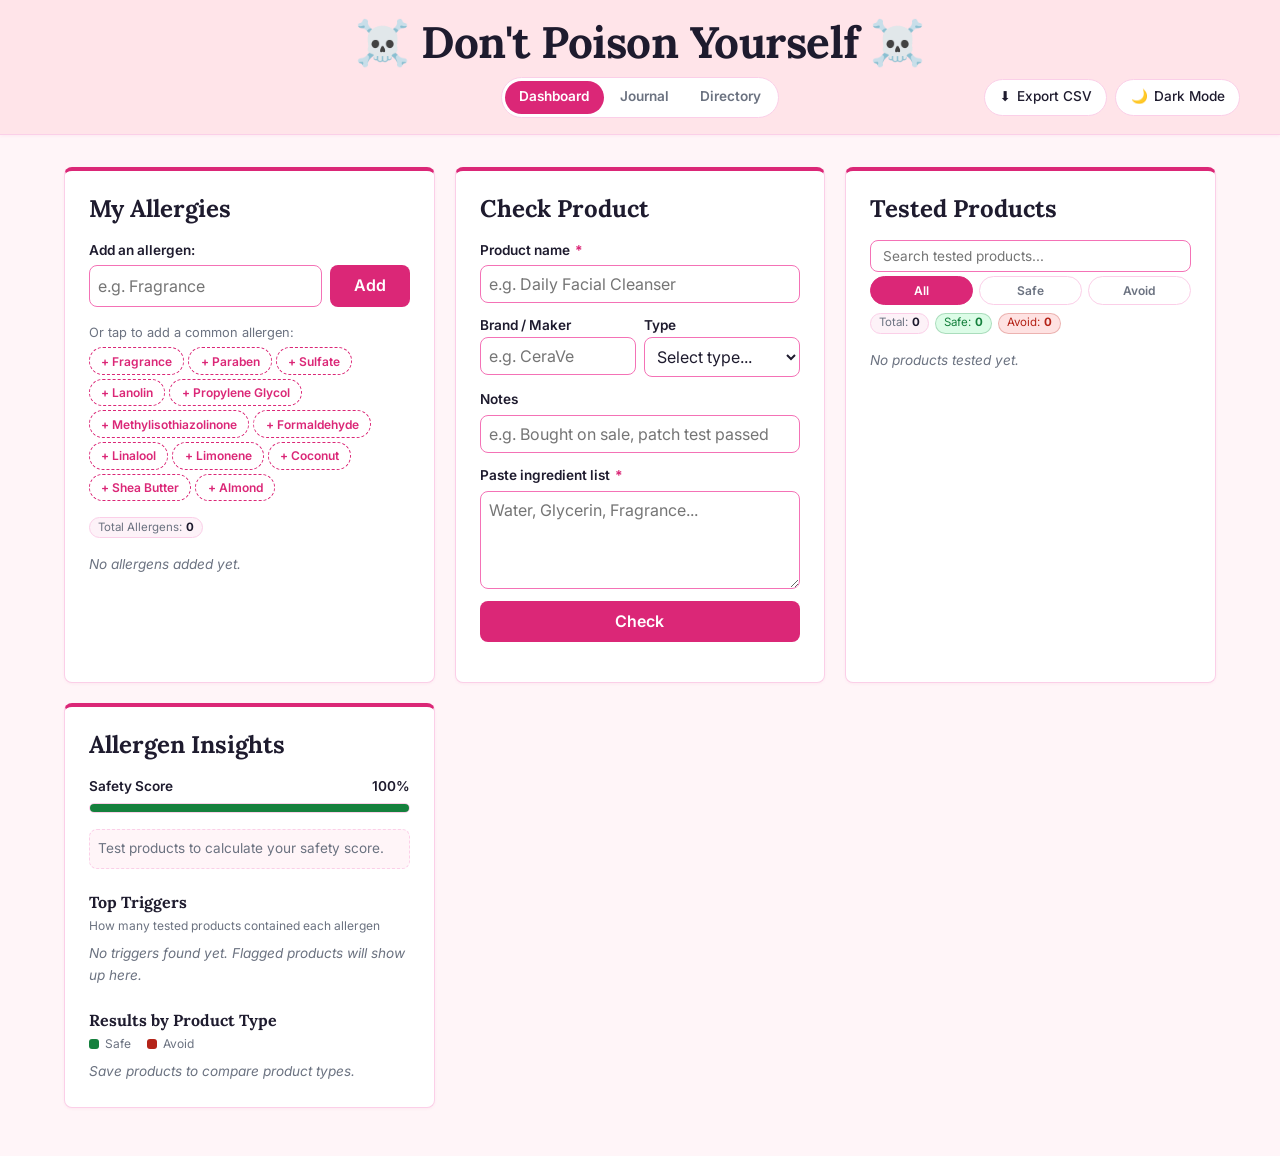
==== commit 3cebbb0a: "Patch Test" ====
--- a/index.html
+++ b/index.html
@@ -9,7 +9,7 @@
 <body>
     <a href="#main-content" class="skip-link">Skip to content</a>
 
-    <!-- Header & Navigation -->
+        <!-- Header & Navigation -->
     <header class="dashboard-header">
         <div class="header-content">
             <h1>
@@ -37,7 +37,7 @@
             </nav>
         </div>
     </header>
-
+    
     <!-- Main Dashboard Container -->
     <main id="main-content" class="dashboard-grid">
 
--- a/css/styles.css
+++ b/css/styles.css
@@ -139,21 +139,23 @@
     box-shadow: var(--shadow-sm);
 }
 
-/* Wide screens: title on the left, page tabs and buttons on the right */
+/* Title centered on top; page tabs centered underneath, buttons on the right */
 .header-content {
     max-width: 1200px;
     margin: 0 auto;
     display: grid;
-    grid-template-columns: 1fr auto auto;
-    grid-template-areas: "title nav actions";
+    grid-template-columns: 1fr auto 1fr;
+    grid-template-areas:
+        "title title title"
+        ".     nav   actions";
     align-items: center;
     gap: var(--space-sm) var(--space-md);
 }
 
 .dashboard-header h1 {
     grid-area: title;
-    font-size: clamp(1.75rem, 3vw, 2.5rem);  /* big on laptops, a bit smaller on tablets */
-    white-space: nowrap;                      /* keep the title on one line */
+    text-align: center;
+    font-size: clamp(1.75rem, 4vw, 2.75rem);  /* big on laptops, a bit smaller on tablets */
     font-weight: 700;
     letter-spacing: -0.5px;
 }
@@ -195,6 +197,7 @@
 /* Export + Dark Mode buttons */
 .header-actions {
     grid-area: actions;
+    justify-self: end;
     display: flex;
     gap: var(--space-sm);
 }
@@ -232,22 +235,8 @@
     display: none;
 }
 
-/* Medium screens: tabs move to their own full-width row under the title */
-@media (max-width: 1050px) {
-    .header-content {
-        grid-template-columns: 1fr auto;
-        grid-template-areas:
-            "title actions"
-            "nav   nav";
-    }
-
-    .nav-link {
-        flex: 1;
-    }
-}
-
-/* Phones: title gets its own row, tabs and round icon buttons share the row below */
-@media (max-width: 720px) {
+/* Tablets and phones: tabs on the left, round icon buttons on the right */
+@media (max-width: 1000px) {
     .dashboard-header {
         padding: var(--space-md);
         margin-bottom: var(--space-lg);
@@ -260,6 +249,10 @@
             "nav   actions";
     }
 
+    .nav-links {
+        justify-self: start;
+    }
+
     .btn-text,
     body.theme-dark .btn-text {
         display: none;
@@ -267,8 +260,6 @@
 
     .dashboard-header h1 {
         font-size: 1.6rem;
-        text-align: center;
-        white-space: normal;
     }
 
     .nav-link {
@@ -283,8 +274,12 @@
     }
 }
 
-/* Very small phones: squeeze the tabs and buttons a little more */
+/* Very small phones: squeeze the title, tabs and buttons a little more */
 @media (max-width: 360px) {
+    .dashboard-header h1 {
+        font-size: 1.3rem;
+    }
+
     .nav-link {
         font-size: 0.75rem;
         padding: 0.3rem 0.4rem;
@@ -867,7 +862,7 @@
 }
 
 /* =========================================================
-   14. REACTION JOURNAL
+   14. REACTION JOURNAL, RE-CHECK & PATCH TESTS
    ========================================================= */
 .page-intro {
     font-size: 0.85rem;
@@ -915,6 +910,137 @@
 body.theme-dark .sev-medium {
     background-color: #3a2e12;
     color: #fcd34d;
+}
+
+/* Message under My Allergies after saved products are re-checked */
+.recheck-notice {
+    display: flex;
+    flex-direction: column;
+    gap: 2px;
+    margin-top: var(--space-md);
+    padding: var(--space-sm) var(--space-md);
+    font-size: 0.8rem;
+    background-color: var(--color-accent-light);
+    border: 1px solid var(--color-accent-border);
+    border-left: 4px solid var(--color-accent);
+    border-radius: var(--radius-md);
+}
+
+/* "Patch test passed / failed" label in the Tested Products list */
+.patch-badge {
+    font-size: 0.75rem;
+    font-weight: 600;
+}
+
+/* Patch test tracker */
+#patch-list {
+    list-style: none;
+    display: flex;
+    flex-direction: column;
+    gap: var(--space-sm);
+}
+
+.patch-status {
+    font-size: 0.7rem;
+    font-weight: 700;
+    padding: 2px 8px;
+    border-radius: var(--radius-pill);
+    white-space: nowrap;
+}
+
+.patch-running {
+    background-color: var(--color-accent-light);
+    color: var(--color-accent);
+    border: 1px solid var(--color-accent-border);
+}
+
+.patch-ready {
+    background-color: #fef3c7;
+    color: #92400e;
+}
+
+body.theme-dark .patch-ready {
+    background-color: #3a2e12;
+    color: #fcd34d;
+}
+
+.patch-passed {
+    background-color: var(--color-safe-bg);
+    color: var(--color-safe);
+}
+
+.patch-failed {
+    background-color: var(--color-danger-bg);
+    color: var(--color-danger);
+}
+
+.patch-badge.patch-passed,
+.patch-badge.patch-failed {
+    background: none;
+}
+
+.patch-progress {
+    height: 8px;
+    margin: var(--space-xs) 0;
+    background-color: var(--color-accent-light);
+    border-radius: var(--radius-pill);
+    overflow: hidden;
+}
+
+.patch-progress-fill {
+    height: 100%;
+    background-color: var(--color-accent);
+    border-radius: var(--radius-pill);
+    transition: width 0.4s ease;
+}
+
+.patch-question {
+    font-size: 0.8rem;
+    color: var(--color-muted);
+    margin-bottom: var(--space-xs);
+}
+
+.patch-actions {
+    display: flex;
+    gap: var(--space-xs);
+}
+
+button.patch-btn {
+    flex: 1;
+    font-size: 0.75rem;
+    padding: 0.3rem 0.4rem;
+    border-radius: var(--radius-pill);
+    white-space: nowrap;
+}
+
+button.patch-btn-pass {
+    background-color: var(--color-safe-bg);
+    color: var(--color-safe);
+    border: 1px solid var(--color-safe);
+}
+
+button.patch-btn-fail {
+    background-color: var(--color-danger-bg);
+    color: var(--color-danger);
+    border: 1px solid var(--color-danger);
+}
+
+button.patch-btn-pass:hover,
+button.patch-btn-fail:hover {
+    filter: brightness(0.95);
+}
+
+button.patch-btn-pass:hover {
+    background-color: var(--color-safe-bg);
+}
+
+button.patch-btn-fail:hover {
+    background-color: var(--color-danger-bg);
+}
+
+.patch-log-link {
+    font-size: 0.8rem;
+    font-weight: 600;
 }
 
 /* =========================================================
